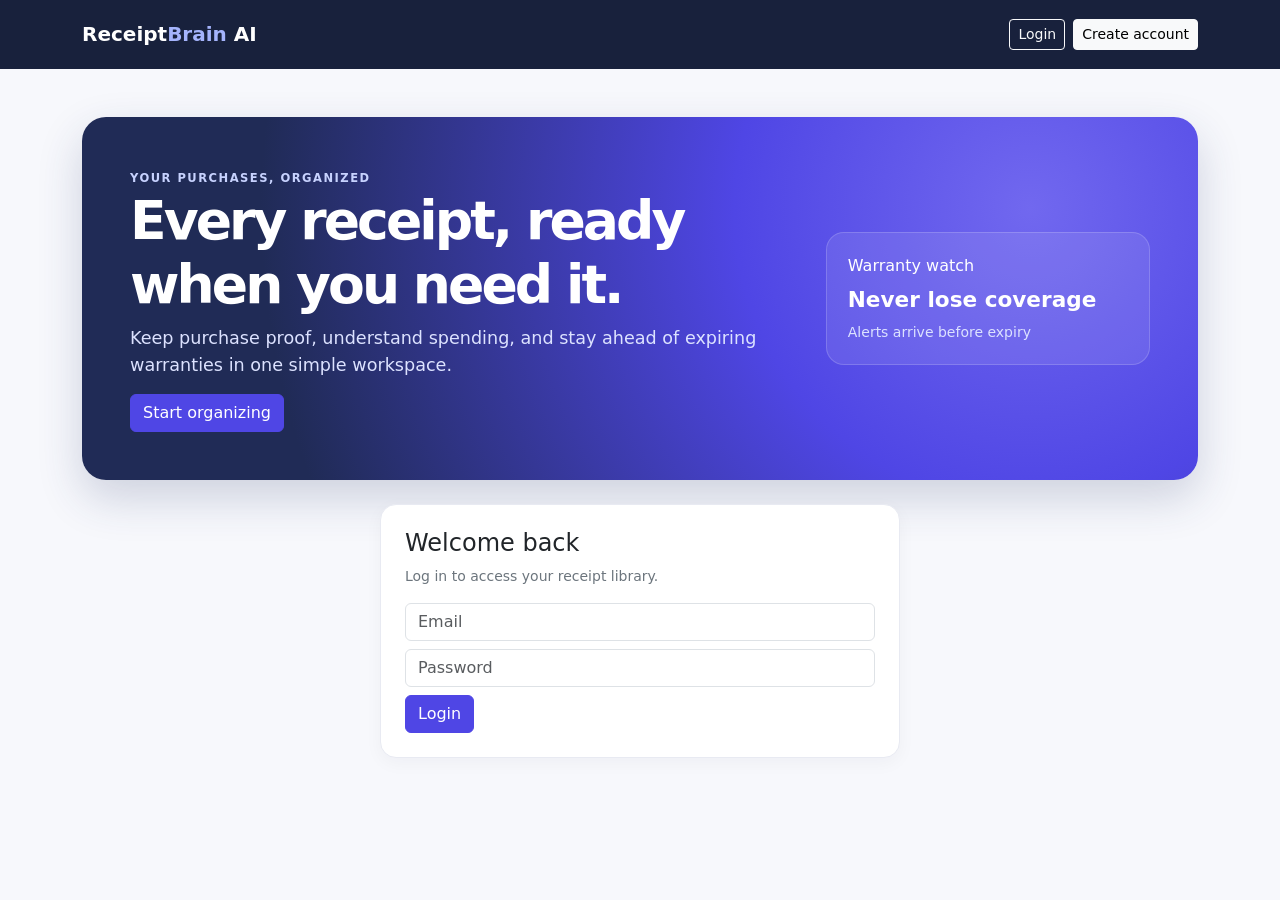
==== target/classes/static/index.html @ 35d72b03 "Initial commit" ====
<!DOCTYPE html>
<html lang="en">
<head>
    <meta charset="UTF-8">
    <meta name="viewport" content="width=device-width, initial-scale=1.0">
    <title>ReceiptBrain AI</title>
    <link href="https://cdn.jsdelivr.net/npm/bootstrap@5.3.3/dist/css/bootstrap.min.css" rel="stylesheet">
    <link rel="stylesheet" href="styles.css">
</head>
<body>
<nav class="navbar navbar-expand-lg navbar-dark app-nav">
    <div class="container"><a class="navbar-brand fw-bold" href="#">Receipt<span>Brain</span> AI</a>
        <div class="d-flex gap-2"><button id="loginButton" class="btn btn-outline-light btn-sm" onclick="showLogin()">Login</button><button id="registerButton" class="btn btn-light btn-sm" onclick="showRegister()">Create account</button><button id="logoutButton" class="btn btn-outline-light btn-sm d-none" onclick="logout()">Logout</button></div>
    </div>
</nav>
<main class="container py-4 py-md-5">
    <section class="hero p-4 p-md-5 mb-4">
        <div class="row align-items-center"><div class="col-lg-8"><span class="eyebrow">YOUR PURCHASES, ORGANIZED</span><h1>Every receipt, ready when you need it.</h1><p>Keep purchase proof, understand spending, and stay ahead of expiring warranties in one simple workspace.</p><button class="btn btn-primary" onclick="showRegister()">Start organizing</button></div><div class="col-lg-4"><div class="hero-stat"><span>Warranty watch</span><strong>Never lose coverage</strong><small>Alerts arrive before expiry</small></div></div></div>
    </section>
    <section id="authSection" class="card app-card auth-card mb-4"><div class="card-body p-4"><div id="authBox"></div></div></section>
    <section id="workspace" class="d-none">
        <div class="row g-4 mb-4"><div class="col-lg-7"><div class="card app-card h-100"><div class="card-body p-4"><h2 class="h5">Add a receipt</h2><p class="text-secondary small">We save the original file and make the details editable for accurate tracking.</p><div class="input-group"><input id="receiptFile" class="form-control" type="file" accept="image/*,.pdf,.svg"><button class="btn btn-primary" onclick="uploadReceipt()">Upload</button></div><div id="uploadStatus" class="small mt-2"></div></div></div></div><div class="col-lg-5"><div class="card app-card h-100"><div class="card-body p-4"><div class="d-flex justify-content-between align-items-center"><h2 class="h5 mb-0">Warranty alerts</h2><span id="alertCount" class="badge text-bg-warning">0</span></div><div id="warrantyAlerts" class="mt-3 small text-secondary">No upcoming warranty deadlines.</div></div></div></div></div>
        <section id="summaryCards" class="row g-3 mb-4"></section>
        <section class="card app-card mb-4"><div class="card-body p-4"><div class="d-flex flex-wrap justify-content-between gap-2 align-items-center mb-3"><div><h2 class="h5 mb-1">Receipt library</h2><p class="small text-secondary mb-0">Search, review and correct extracted receipt details.</p></div><button class="btn btn-sm btn-outline-secondary" onclick="clearSearch()">Clear filters</button></div><div class="row g-2"><div class="col-md-4"><input id="searchMerchant" class="form-control" placeholder="Merchant"></div><div class="col-md-4"><input id="searchCategory" class="form-control" placeholder="Category"></div><div class="col-md-4"><div class="input-group"><input id="searchQuery" class="form-control" placeholder="Search receipts"><button class="btn btn-primary" onclick="loadDashboard()">Search</button></div></div></div><div id="receiptList" class="receipt-list mt-4"></div></div></section>
    </section>
</main>
<div class="modal fade" id="receiptModal" tabindex="-1"><div class="modal-dialog"><div class="modal-content"><form onsubmit="event.preventDefault(); saveReceipt();"><div class="modal-header"><h2 class="modal-title fs-5">Verify receipt details</h2><button type="button" class="btn-close" data-bs-dismiss="modal"></button></div><div class="modal-body"><input id="editId" type="hidden"><div class="mb-2"><label class="form-label">Merchant</label><input id="editMerchant" class="form-control" required></div><div class="row g-2"><div class="col"><label class="form-label">Purchase date</label><input id="editDate" class="form-control" type="date" required></div><div class="col"><label class="form-label">Amount (INR)</label><input id="editAmount" class="form-control" type="number" min="0" step="0.01" required></div></div><div class="row g-2 mt-1"><div class="col"><label class="form-label">Category</label><input id="editCategory" class="form-control"></div><div class="col"><label class="form-label">Warranty months</label><input id="editWarranty" class="form-control" type="number" min="0" value="0"></div></div><div class="mt-2"><label class="form-label">Payment method</label><input id="editPayment" class="form-control"></div></div><div class="modal-footer"><button class="btn btn-primary">Save receipt</button></div></form></div></div></div>
<script src="https://cdn.jsdelivr.net/npm/bootstrap@5.3.3/dist/js/bootstrap.bundle.min.js"></script><script src="app.js"></script>
</body></html>
---- target/classes/static/styles.css ----
:root { --ink:#172033; --muted:#667085; --brand:#4f46e5; --soft:#f5f7ff; }
body { background:#f7f8fc; color:var(--ink); min-height:100vh; }
.app-nav { background:#18213c; padding:.9rem 0; }.navbar-brand span { color:#a5b4fc; }
.hero { color:white; border-radius:24px; background:radial-gradient(circle at 85% 25%,#7168ef 0,#4f46e5 30%,#202b56 78%); box-shadow:0 18px 45px #29356733; }.hero h1 { font-size:clamp(2rem,5vw,3.35rem); max-width:690px; font-weight:750; letter-spacing:-.055em; }.hero p { color:#dce2ff; max-width:650px; font-size:1.1rem; }.eyebrow { font-size:.72rem; font-weight:bold; letter-spacing:.13em; color:#c7d2fe; }.hero-stat { background:#ffffff18; border:1px solid #ffffff2b; border-radius:18px; padding:1.3rem; display:flex; flex-direction:column; gap:.35rem; }.hero-stat strong { font-size:1.35rem; }.hero-stat small { color:#dce2ff; }
.app-card,.metric-card { border:1px solid #e8eaf2; box-shadow:0 5px 18px #18213c0a; border-radius:16px; background:white; }.metric-card { height:100%; padding:1.2rem; }.metric-card span { display:block; color:var(--muted); font-size:.82rem; }.metric-card strong { font-size:1.35rem; display:block; margin-top:.25rem; }.auth-card { max-width:520px; margin:auto; }.btn-primary { background:var(--brand); border-color:var(--brand); }.btn-primary:hover { background:#4338ca; border-color:#4338ca; }
.receipt-list { border-top:1px solid #eef0f5; }.receipt-row { border:0; border-bottom:1px solid #eef0f5; background:white; width:100%; padding:1rem .3rem; display:flex; align-items:center; gap:.8rem; color:var(--ink); }.receipt-row:hover { background:var(--soft); }.receipt-row small { display:block; color:var(--muted); margin-top:.18rem; }.receipt-icon { width:34px; height:34px; display:grid; place-items:center; border-radius:9px; color:var(--brand); background:#eef2ff; font-size:1.4rem; }.empty-state { text-align:center; color:var(--muted); padding:2rem; }.alert-row { display:flex; gap:.6rem; padding:.55rem 0; border-bottom:1px solid #f0f1f5; }.status-dot { margin-top:.33rem; width:9px; height:9px; border-radius:50%; background:#f59e0b; flex:0 0 auto; }.status-dot.expired { background:#ef4444; }
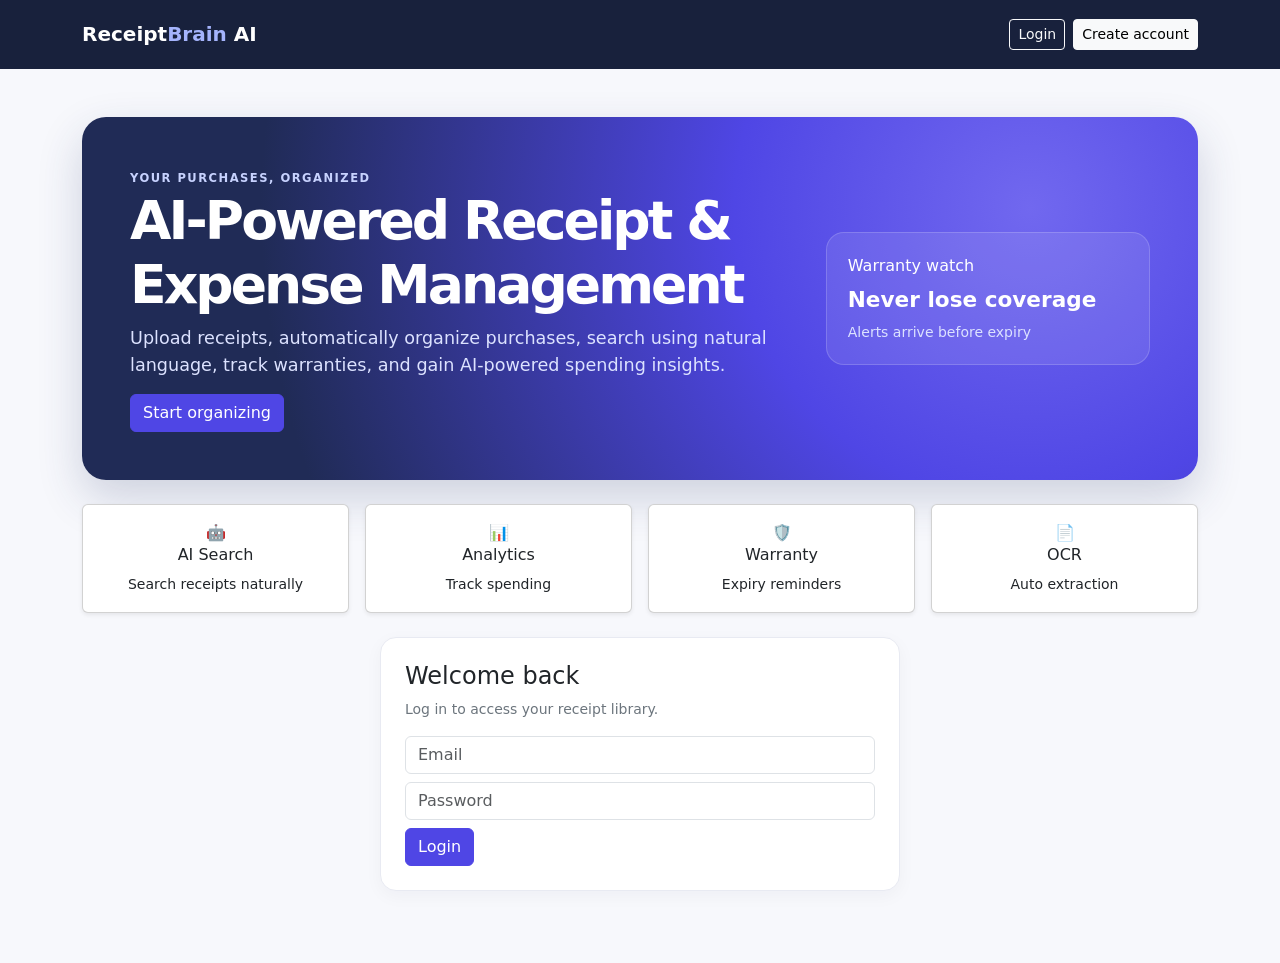
==== commit df106322: "enhanced ui" ====
--- a/target/classes/static/index.html
+++ b/target/classes/static/index.html
@@ -1,5 +1,6 @@
 <!DOCTYPE html>
 <html lang="en">
+
 <head>
     <meta charset="UTF-8">
     <meta name="viewport" content="width=device-width, initial-scale=1.0">
@@ -7,23 +8,292 @@
     <link href="https://cdn.jsdelivr.net/npm/bootstrap@5.3.3/dist/css/bootstrap.min.css" rel="stylesheet">
     <link rel="stylesheet" href="styles.css">
 </head>
+
 <body>
-<nav class="navbar navbar-expand-lg navbar-dark app-nav">
-    <div class="container"><a class="navbar-brand fw-bold" href="#">Receipt<span>Brain</span> AI</a>
-        <div class="d-flex gap-2"><button id="loginButton" class="btn btn-outline-light btn-sm" onclick="showLogin()">Login</button><button id="registerButton" class="btn btn-light btn-sm" onclick="showRegister()">Create account</button><button id="logoutButton" class="btn btn-outline-light btn-sm d-none" onclick="logout()">Logout</button></div>
-    </div>
-</nav>
-<main class="container py-4 py-md-5">
-    <section class="hero p-4 p-md-5 mb-4">
-        <div class="row align-items-center"><div class="col-lg-8"><span class="eyebrow">YOUR PURCHASES, ORGANIZED</span><h1>Every receipt, ready when you need it.</h1><p>Keep purchase proof, understand spending, and stay ahead of expiring warranties in one simple workspace.</p><button class="btn btn-primary" onclick="showRegister()">Start organizing</button></div><div class="col-lg-4"><div class="hero-stat"><span>Warranty watch</span><strong>Never lose coverage</strong><small>Alerts arrive before expiry</small></div></div></div>
-    </section>
-    <section id="authSection" class="card app-card auth-card mb-4"><div class="card-body p-4"><div id="authBox"></div></div></section>
-    <section id="workspace" class="d-none">
-        <div class="row g-4 mb-4"><div class="col-lg-7"><div class="card app-card h-100"><div class="card-body p-4"><h2 class="h5">Add a receipt</h2><p class="text-secondary small">We save the original file and make the details editable for accurate tracking.</p><div class="input-group"><input id="receiptFile" class="form-control" type="file" accept="image/*,.pdf,.svg"><button class="btn btn-primary" onclick="uploadReceipt()">Upload</button></div><div id="uploadStatus" class="small mt-2"></div></div></div></div><div class="col-lg-5"><div class="card app-card h-100"><div class="card-body p-4"><div class="d-flex justify-content-between align-items-center"><h2 class="h5 mb-0">Warranty alerts</h2><span id="alertCount" class="badge text-bg-warning">0</span></div><div id="warrantyAlerts" class="mt-3 small text-secondary">No upcoming warranty deadlines.</div></div></div></div></div>
-        <section id="summaryCards" class="row g-3 mb-4"></section>
-        <section class="card app-card mb-4"><div class="card-body p-4"><div class="d-flex flex-wrap justify-content-between gap-2 align-items-center mb-3"><div><h2 class="h5 mb-1">Receipt library</h2><p class="small text-secondary mb-0">Search, review and correct extracted receipt details.</p></div><button class="btn btn-sm btn-outline-secondary" onclick="clearSearch()">Clear filters</button></div><div class="row g-2"><div class="col-md-4"><input id="searchMerchant" class="form-control" placeholder="Merchant"></div><div class="col-md-4"><input id="searchCategory" class="form-control" placeholder="Category"></div><div class="col-md-4"><div class="input-group"><input id="searchQuery" class="form-control" placeholder="Search receipts"><button class="btn btn-primary" onclick="loadDashboard()">Search</button></div></div></div><div id="receiptList" class="receipt-list mt-4"></div></div></section>
-    </section>
-</main>
-<div class="modal fade" id="receiptModal" tabindex="-1"><div class="modal-dialog"><div class="modal-content"><form onsubmit="event.preventDefault(); saveReceipt();"><div class="modal-header"><h2 class="modal-title fs-5">Verify receipt details</h2><button type="button" class="btn-close" data-bs-dismiss="modal"></button></div><div class="modal-body"><input id="editId" type="hidden"><div class="mb-2"><label class="form-label">Merchant</label><input id="editMerchant" class="form-control" required></div><div class="row g-2"><div class="col"><label class="form-label">Purchase date</label><input id="editDate" class="form-control" type="date" required></div><div class="col"><label class="form-label">Amount (INR)</label><input id="editAmount" class="form-control" type="number" min="0" step="0.01" required></div></div><div class="row g-2 mt-1"><div class="col"><label class="form-label">Category</label><input id="editCategory" class="form-control"></div><div class="col"><label class="form-label">Warranty months</label><input id="editWarranty" class="form-control" type="number" min="0" value="0"></div></div><div class="mt-2"><label class="form-label">Payment method</label><input id="editPayment" class="form-control"></div></div><div class="modal-footer"><button class="btn btn-primary">Save receipt</button></div></form></div></div></div>
-<script src="https://cdn.jsdelivr.net/npm/bootstrap@5.3.3/dist/js/bootstrap.bundle.min.js"></script><script src="app.js"></script>
-</body></html>
+    <nav class="navbar navbar-expand-lg navbar-dark app-nav">
+        <div class="container"><a class="navbar-brand fw-bold" href="#">Receipt<span>Brain</span> AI</a>
+            <div class="d-flex gap-2"><button id="loginButton" class="btn btn-outline-light btn-sm"
+                    onclick="showLogin()">Login</button><button id="registerButton" class="btn btn-light btn-sm"
+                    onclick="showRegister()">Create account</button><button id="logoutButton"
+                    class="btn btn-outline-light btn-sm d-none" onclick="logout()">Logout</button></div>
+        </div>
+    </nav>
+    <main class="container py-4 py-md-5">
+        <section class="hero p-4 p-md-5 mb-4">
+            <div class="row align-items-center">
+                <div class="col-lg-8"><span class="eyebrow">YOUR PURCHASES, ORGANIZED</span>
+                    <h1>AI-Powered Receipt & Expense Management</h1>
+
+<p>
+Upload receipts, automatically organize purchases, search using natural language, track warranties, and gain AI-powered spending insights.
+</p><button class="btn btn-primary" onclick="showRegister()">Start organizing</button>
+                </div>
+                <div class="col-lg-4">
+                    <div class="hero-stat"><span>Warranty watch</span><strong>Never lose coverage</strong><small>Alerts
+                            arrive before expiry</small></div>
+                </div>
+            </div>
+        </section>
+        <section class="row g-3 mb-4">
+
+    <div class="col-md-3">
+
+        <div class="card shadow-sm">
+
+            <div class="card-body text-center">
+
+                🤖
+
+                <h6>AI Search</h6>
+
+                <small>Search receipts naturally</small>
+
+            </div>
+
+        </div>
+
+    </div>
+
+    <div class="col-md-3">
+
+        <div class="card shadow-sm">
+
+            <div class="card-body text-center">
+
+                📊
+
+                <h6>Analytics</h6>
+
+                <small>Track spending</small>
+
+            </div>
+
+        </div>
+
+    </div>
+
+    <div class="col-md-3">
+
+        <div class="card shadow-sm">
+
+            <div class="card-body text-center">
+
+                🛡️
+
+                <h6>Warranty</h6>
+
+                <small>Expiry reminders</small>
+
+            </div>
+
+        </div>
+
+    </div>
+
+    <div class="col-md-3">
+
+        <div class="card shadow-sm">
+
+            <div class="card-body text-center">
+
+                📄
+
+                <h6>OCR</h6>
+
+                <small>Auto extraction</small>
+
+            </div>
+
+        </div>
+
+    </div>
+
+</section>
+        <section id="authSection" class="card app-card auth-card mb-4">
+            <div class="card-body p-4">
+                <div id="authBox"></div>
+            </div>
+        </section>
+        <section id="workspace" class="d-none">
+            <div class="row g-4 mb-4">
+                <div class="col-lg-7">
+                    <div class="card app-card h-100">
+                        <div class="card-body p-4">
+                            <h2 class="h5">Add a receipt</h2>
+                            <p class="text-secondary small">We save the original file and make the details editable for
+                                accurate tracking.</p>
+                            <div class="input-group"><input id="receiptFile" class="form-control" type="file"
+                                    accept="image/*,.pdf,.svg"><button class="btn btn-primary"
+                                    onclick="uploadReceipt()">Upload</button></div>
+                            <div id="uploadStatus" class="small mt-2"></div>
+                        </div>
+                    </div>
+                </div>
+                <div class="col-lg-5">
+                    <div class="card app-card h-100">
+                        <div class="card-body p-4">
+                            <div class="d-flex justify-content-between align-items-center">
+                                <h2 class="h5 mb-0">Warranty alerts</h2><span id="alertCount"
+                                    class="badge text-bg-warning">0</span>
+                            </div>
+                            <div id="warrantyAlerts" class="mt-3 small text-secondary">No upcoming warranty deadlines.
+                            </div>
+                        </div>
+                    </div>
+                </div>
+            </div>
+            <section id="summaryCards" class="row g-3 mb-4"></section>
+            <section class="card app-card mb-4">
+                <div class="card-body p-4">
+                    <div class="d-flex flex-wrap justify-content-between gap-2 align-items-center mb-3">
+                        <div>
+                            <h2 class="h5 mb-1">Receipt Library</h2>
+
+<p class="small text-secondary mb-1">
+    Search, review and manage your receipts.
+</p>
+
+<p class="text-primary small fw-semibold">
+    🤖 AI Natural Language Search
+</p>
+
+<p class="text-muted small">
+    Try queries like:
+    <strong>"Amazon receipts"</strong>,
+    <strong>"Food above ₹5000"</strong>,
+    <strong>"Shopping"</strong>,
+    <strong>"Medical"</strong>
+</p>
+                        </div><button class="btn btn-sm btn-outline-secondary" onclick="clearSearch()">Clear
+                            filters</button>
+                    </div>
+                    <div class="row g-3">
+
+    <div class="col-md-3">
+        <input
+            id="searchMerchant"
+            class="form-control"
+            placeholder="Merchant">
+    </div>
+
+    <div class="col-md-3">
+        <input
+            id="searchCategory"
+            class="form-control"
+            placeholder="Category">
+    </div>
+
+    <div class="col-md-6">
+
+        <label class="form-label fw-semibold">
+
+            🔍 AI Natural Language Search
+
+        </label>
+
+        <div class="input-group">
+
+            <input
+
+                id="searchQuery"
+
+                class="form-control"
+
+                placeholder="Example: Amazon receipts above 5000"
+
+            >
+
+            <button
+
+                class="btn btn-primary"
+
+                onclick="loadDashboard()">
+
+                AI Search
+
+            </button>
+
+        </div>
+
+    </div>
+
+</div>
+<div class="mt-3">
+
+    <small class="text-muted">
+
+        Example Searches
+
+    </small>
+
+    <div class="mt-2">
+
+        <span class="badge bg-primary me-2 mb-2">
+            Amazon receipts
+        </span>
+
+        <span class="badge bg-success me-2 mb-2">
+            Food
+        </span>
+
+        <span class="badge bg-warning text-dark me-2 mb-2">
+            Above ₹5000
+        </span>
+
+        <span class="badge bg-info text-dark me-2 mb-2">
+            Shopping
+        </span>
+
+        <span class="badge bg-danger me-2 mb-2">
+            Medical
+        </span>
+
+        <span class="badge bg-secondary me-2 mb-2">
+            Below ₹1000
+        </span>
+
+    </div>
+
+</div>
+
+                    <div id="receiptList" class="receipt-list mt-4"></div>
+                </div>
+            </section>
+        </section>
+    </main>
+    <div class="modal fade" id="receiptModal" tabindex="-1">
+        <div class="modal-dialog">
+            <div class="modal-content">
+                <form onsubmit="event.preventDefault(); saveReceipt();">
+                    <div class="modal-header">
+                        <h2 class="modal-title fs-5">Verify receipt details</h2><button type="button" class="btn-close"
+                            data-bs-dismiss="modal"></button>
+                    </div>
+                    <div class="modal-body"><input id="editId" type="hidden">
+                        <div class="mb-2"><label class="form-label">Merchant</label><input id="editMerchant"
+                                class="form-control" required></div>
+                        <div class="row g-2">
+                            <div class="col"><label class="form-label">Purchase date</label><input id="editDate"
+                                    class="form-control" type="date" required></div>
+                            <div class="col"><label class="form-label">Amount (INR)</label><input id="editAmount"
+                                    class="form-control" type="number" min="0" step="0.01" required></div>
+                        </div>
+                        <div class="row g-2 mt-1">
+                            <div class="col"><label class="form-label">Category</label><input id="editCategory"
+                                    class="form-control"></div>
+                            <div class="col"><label class="form-label">Warranty months</label><input id="editWarranty"
+                                    class="form-control" type="number" min="0" value="0"></div>
+                        </div>
+                        <div class="mt-2"><label class="form-label">Payment method</label><input id="editPayment"
+                                class="form-control"></div>
+                    </div>
+                    <div class="modal-footer"><button class="btn btn-primary">Save receipt</button></div>
+                </form>
+            </div>
+        </div>
+    </div>
+    <script src="https://cdn.jsdelivr.net/npm/bootstrap@5.3.3/dist/js/bootstrap.bundle.min.js"></script>
+    <script src="app.js"></script>
+</body>
+
+</html>
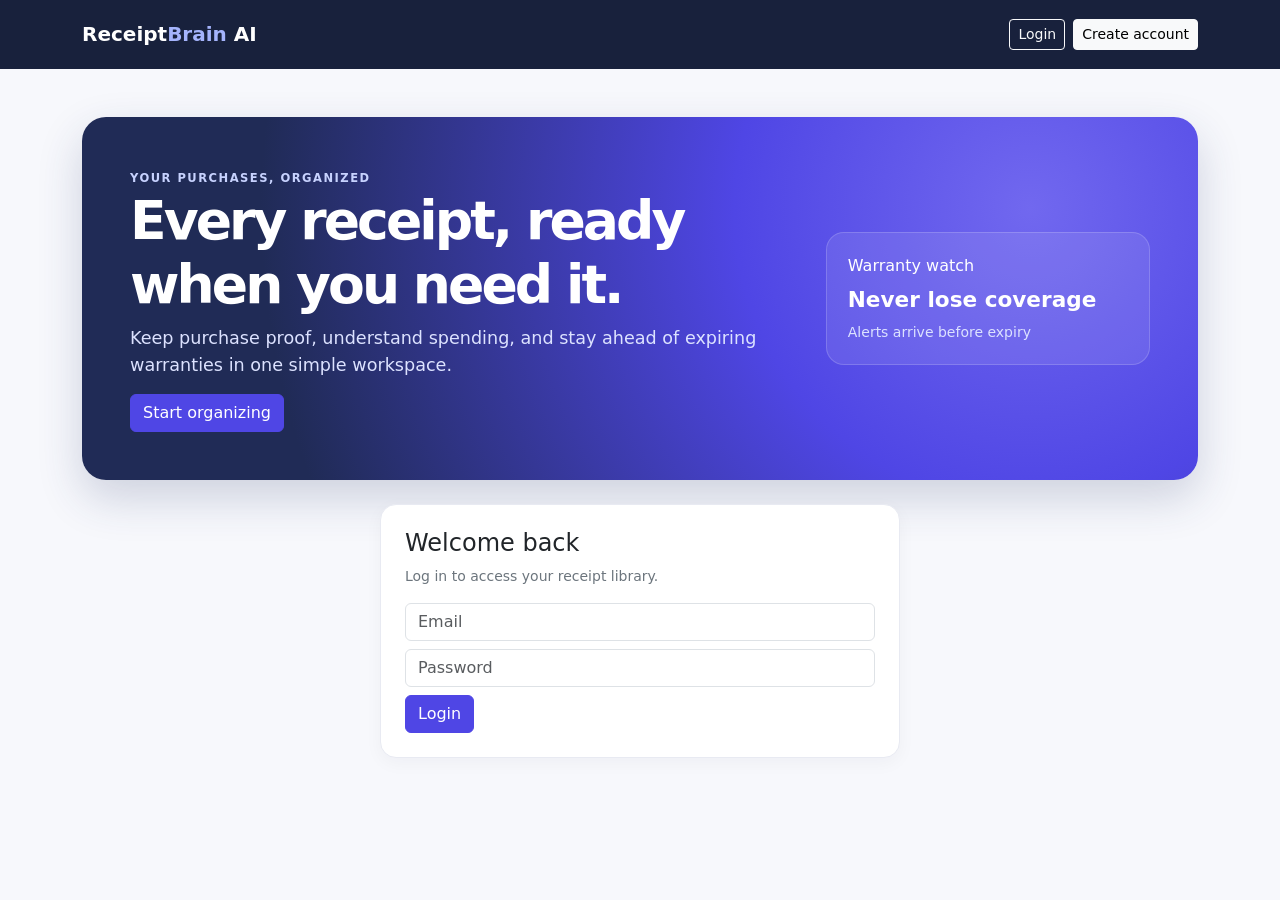
==== commit b77fd947: "MAde changes" ====
--- a/target/classes/static/index.html
+++ b/target/classes/static/index.html
@@ -1,6 +1,5 @@
 <!DOCTYPE html>
 <html lang="en">
-
 <head>
     <meta charset="UTF-8">
     <meta name="viewport" content="width=device-width, initial-scale=1.0">
@@ -8,292 +7,23 @@
     <link href="https://cdn.jsdelivr.net/npm/bootstrap@5.3.3/dist/css/bootstrap.min.css" rel="stylesheet">
     <link rel="stylesheet" href="styles.css">
 </head>
-
 <body>
-    <nav class="navbar navbar-expand-lg navbar-dark app-nav">
-        <div class="container"><a class="navbar-brand fw-bold" href="#">Receipt<span>Brain</span> AI</a>
-            <div class="d-flex gap-2"><button id="loginButton" class="btn btn-outline-light btn-sm"
-                    onclick="showLogin()">Login</button><button id="registerButton" class="btn btn-light btn-sm"
-                    onclick="showRegister()">Create account</button><button id="logoutButton"
-                    class="btn btn-outline-light btn-sm d-none" onclick="logout()">Logout</button></div>
-        </div>
-    </nav>
-    <main class="container py-4 py-md-5">
-        <section class="hero p-4 p-md-5 mb-4">
-            <div class="row align-items-center">
-                <div class="col-lg-8"><span class="eyebrow">YOUR PURCHASES, ORGANIZED</span>
-                    <h1>AI-Powered Receipt & Expense Management</h1>
-
-<p>
-Upload receipts, automatically organize purchases, search using natural language, track warranties, and gain AI-powered spending insights.
-</p><button class="btn btn-primary" onclick="showRegister()">Start organizing</button>
-                </div>
-                <div class="col-lg-4">
-                    <div class="hero-stat"><span>Warranty watch</span><strong>Never lose coverage</strong><small>Alerts
-                            arrive before expiry</small></div>
-                </div>
-            </div>
-        </section>
-        <section class="row g-3 mb-4">
-
-    <div class="col-md-3">
-
-        <div class="card shadow-sm">
-
-            <div class="card-body text-center">
-
-                🤖
-
-                <h6>AI Search</h6>
-
-                <small>Search receipts naturally</small>
-
-            </div>
-
-        </div>
-
+<nav class="navbar navbar-expand-lg navbar-dark app-nav">
+    <div class="container"><a class="navbar-brand fw-bold" href="#">Receipt<span>Brain</span> AI</a>
+        <div class="d-flex gap-2"><button id="loginButton" class="btn btn-outline-light btn-sm" onclick="showLogin()">Login</button><button id="registerButton" class="btn btn-light btn-sm" onclick="showRegister()">Create account</button><button id="logoutButton" class="btn btn-outline-light btn-sm d-none" onclick="logout()">Logout</button></div>
     </div>
-
-    <div class="col-md-3">
-
-        <div class="card shadow-sm">
-
-            <div class="card-body text-center">
-
-                📊
-
-                <h6>Analytics</h6>
-
-                <small>Track spending</small>
-
-            </div>
-
-        </div>
-
-    </div>
-
-    <div class="col-md-3">
-
-        <div class="card shadow-sm">
-
-            <div class="card-body text-center">
-
-                🛡️
-
-                <h6>Warranty</h6>
-
-                <small>Expiry reminders</small>
-
-            </div>
-
-        </div>
-
-    </div>
-
-    <div class="col-md-3">
-
-        <div class="card shadow-sm">
-
-            <div class="card-body text-center">
-
-                📄
-
-                <h6>OCR</h6>
-
-                <small>Auto extraction</small>
-
-            </div>
-
-        </div>
-
-    </div>
-
-</section>
-        <section id="authSection" class="card app-card auth-card mb-4">
-            <div class="card-body p-4">
-                <div id="authBox"></div>
-            </div>
-        </section>
-        <section id="workspace" class="d-none">
-            <div class="row g-4 mb-4">
-                <div class="col-lg-7">
-                    <div class="card app-card h-100">
-                        <div class="card-body p-4">
-                            <h2 class="h5">Add a receipt</h2>
-                            <p class="text-secondary small">We save the original file and make the details editable for
-                                accurate tracking.</p>
-                            <div class="input-group"><input id="receiptFile" class="form-control" type="file"
-                                    accept="image/*,.pdf,.svg"><button class="btn btn-primary"
-                                    onclick="uploadReceipt()">Upload</button></div>
-                            <div id="uploadStatus" class="small mt-2"></div>
-                        </div>
-                    </div>
-                </div>
-                <div class="col-lg-5">
-                    <div class="card app-card h-100">
-                        <div class="card-body p-4">
-                            <div class="d-flex justify-content-between align-items-center">
-                                <h2 class="h5 mb-0">Warranty alerts</h2><span id="alertCount"
-                                    class="badge text-bg-warning">0</span>
-                            </div>
-                            <div id="warrantyAlerts" class="mt-3 small text-secondary">No upcoming warranty deadlines.
-                            </div>
-                        </div>
-                    </div>
-                </div>
-            </div>
-            <section id="summaryCards" class="row g-3 mb-4"></section>
-            <section class="card app-card mb-4">
-                <div class="card-body p-4">
-                    <div class="d-flex flex-wrap justify-content-between gap-2 align-items-center mb-3">
-                        <div>
-                            <h2 class="h5 mb-1">Receipt Library</h2>
-
-<p class="small text-secondary mb-1">
-    Search, review and manage your receipts.
-</p>
-
-<p class="text-primary small fw-semibold">
-    🤖 AI Natural Language Search
-</p>
-
-<p class="text-muted small">
-    Try queries like:
-    <strong>"Amazon receipts"</strong>,
-    <strong>"Food above ₹5000"</strong>,
-    <strong>"Shopping"</strong>,
-    <strong>"Medical"</strong>
-</p>
-                        </div><button class="btn btn-sm btn-outline-secondary" onclick="clearSearch()">Clear
-                            filters</button>
-                    </div>
-                    <div class="row g-3">
-
-    <div class="col-md-3">
-        <input
-            id="searchMerchant"
-            class="form-control"
-            placeholder="Merchant">
-    </div>
-
-    <div class="col-md-3">
-        <input
-            id="searchCategory"
-            class="form-control"
-            placeholder="Category">
-    </div>
-
-    <div class="col-md-6">
-
-        <label class="form-label fw-semibold">
-
-            🔍 AI Natural Language Search
-
-        </label>
-
-        <div class="input-group">
-
-            <input
-
-                id="searchQuery"
-
-                class="form-control"
-
-                placeholder="Example: Amazon receipts above 5000"
-
-            >
-
-            <button
-
-                class="btn btn-primary"
-
-                onclick="loadDashboard()">
-
-                AI Search
-
-            </button>
-
-        </div>
-
-    </div>
-
-</div>
-<div class="mt-3">
-
-    <small class="text-muted">
-
-        Example Searches
-
-    </small>
-
-    <div class="mt-2">
-
-        <span class="badge bg-primary me-2 mb-2">
-            Amazon receipts
-        </span>
-
-        <span class="badge bg-success me-2 mb-2">
-            Food
-        </span>
-
-        <span class="badge bg-warning text-dark me-2 mb-2">
-            Above ₹5000
-        </span>
-
-        <span class="badge bg-info text-dark me-2 mb-2">
-            Shopping
-        </span>
-
-        <span class="badge bg-danger me-2 mb-2">
-            Medical
-        </span>
-
-        <span class="badge bg-secondary me-2 mb-2">
-            Below ₹1000
-        </span>
-
-    </div>
-
-</div>
-
-                    <div id="receiptList" class="receipt-list mt-4"></div>
-                </div>
-            </section>
-        </section>
-    </main>
-    <div class="modal fade" id="receiptModal" tabindex="-1">
-        <div class="modal-dialog">
-            <div class="modal-content">
-                <form onsubmit="event.preventDefault(); saveReceipt();">
-                    <div class="modal-header">
-                        <h2 class="modal-title fs-5">Verify receipt details</h2><button type="button" class="btn-close"
-                            data-bs-dismiss="modal"></button>
-                    </div>
-                    <div class="modal-body"><input id="editId" type="hidden">
-                        <div class="mb-2"><label class="form-label">Merchant</label><input id="editMerchant"
-                                class="form-control" required></div>
-                        <div class="row g-2">
-                            <div class="col"><label class="form-label">Purchase date</label><input id="editDate"
-                                    class="form-control" type="date" required></div>
-                            <div class="col"><label class="form-label">Amount (INR)</label><input id="editAmount"
-                                    class="form-control" type="number" min="0" step="0.01" required></div>
-                        </div>
-                        <div class="row g-2 mt-1">
-                            <div class="col"><label class="form-label">Category</label><input id="editCategory"
-                                    class="form-control"></div>
-                            <div class="col"><label class="form-label">Warranty months</label><input id="editWarranty"
-                                    class="form-control" type="number" min="0" value="0"></div>
-                        </div>
-                        <div class="mt-2"><label class="form-label">Payment method</label><input id="editPayment"
-                                class="form-control"></div>
-                    </div>
-                    <div class="modal-footer"><button class="btn btn-primary">Save receipt</button></div>
-                </form>
-            </div>
-        </div>
-    </div>
-    <script src="https://cdn.jsdelivr.net/npm/bootstrap@5.3.3/dist/js/bootstrap.bundle.min.js"></script>
-    <script src="app.js"></script>
-</body>
-
-</html>+</nav>
+<main class="container py-4 py-md-5">
+    <section class="hero p-4 p-md-5 mb-4">
+        <div class="row align-items-center"><div class="col-lg-8"><span class="eyebrow">YOUR PURCHASES, ORGANIZED</span><h1>Every receipt, ready when you need it.</h1><p>Keep purchase proof, understand spending, and stay ahead of expiring warranties in one simple workspace.</p><button class="btn btn-primary" onclick="showRegister()">Start organizing</button></div><div class="col-lg-4"><div class="hero-stat"><span>Warranty watch</span><strong>Never lose coverage</strong><small>Alerts arrive before expiry</small></div></div></div>
+    </section>
+    <section id="authSection" class="card app-card auth-card mb-4"><div class="card-body p-4"><div id="authBox"></div></div></section>
+    <section id="workspace" class="d-none">
+        <div class="row g-4 mb-4"><div class="col-lg-7"><div class="card app-card h-100"><div class="card-body p-4"><h2 class="h5">Add a receipt</h2><p class="text-secondary small">We save the original file and make the details editable for accurate tracking.</p><div class="input-group"><input id="receiptFile" class="form-control" type="file" accept="image/*,.pdf,.svg"><button class="btn btn-primary" onclick="uploadReceipt()">Upload</button></div><div id="uploadStatus" class="small mt-2"></div></div></div></div><div class="col-lg-5"><div class="card app-card h-100"><div class="card-body p-4"><div class="d-flex justify-content-between align-items-center"><h2 class="h5 mb-0">Warranty alerts</h2><span id="alertCount" class="badge text-bg-warning">0</span></div><div id="warrantyAlerts" class="mt-3 small text-secondary">No upcoming warranty deadlines.</div></div></div></div></div>
+        <section id="summaryCards" class="row g-3 mb-4"></section>
+        <section class="card app-card mb-4"><div class="card-body p-4"><div class="d-flex flex-wrap justify-content-between gap-2 align-items-center mb-3"><div><h2 class="h5 mb-1">Receipt library</h2><p class="small text-secondary mb-0">Search, review and correct extracted receipt details.</p></div><button class="btn btn-sm btn-outline-secondary" onclick="clearSearch()">Clear filters</button></div><div class="row g-2"><div class="col-md-4"><input id="searchMerchant" class="form-control" placeholder="Merchant"></div><div class="col-md-4"><input id="searchCategory" class="form-control" placeholder="Category"></div><div class="col-md-4"><div class="input-group"><input id="searchQuery" class="form-control" placeholder="Search receipts"><button class="btn btn-primary" onclick="loadDashboard()">Search</button></div></div></div><div id="receiptList" class="receipt-list mt-4"></div></div></section>
+    </section>
+</main>
+<div class="modal fade" id="receiptModal" tabindex="-1"><div class="modal-dialog"><div class="modal-content"><form onsubmit="event.preventDefault(); saveReceipt();"><div class="modal-header"><h2 class="modal-title fs-5">Verify receipt details</h2><button type="button" class="btn-close" data-bs-dismiss="modal"></button></div><div class="modal-body"><input id="editId" type="hidden"><div class="mb-2"><label class="form-label">Merchant</label><input id="editMerchant" class="form-control" required></div><div class="row g-2"><div class="col"><label class="form-label">Purchase date</label><input id="editDate" class="form-control" type="date" required></div><div class="col"><label class="form-label">Amount (INR)</label><input id="editAmount" class="form-control" type="number" min="0" step="0.01" required></div></div><div class="row g-2 mt-1"><div class="col"><label class="form-label">Category</label><input id="editCategory" class="form-control"></div><div class="col"><label class="form-label">Warranty months</label><input id="editWarranty" class="form-control" type="number" min="0" value="0"></div></div><div class="mt-2"><label class="form-label">Payment method</label><input id="editPayment" class="form-control"></div></div><div class="modal-footer"><button class="btn btn-primary">Save receipt</button></div></form></div></div></div>
+<script src="https://cdn.jsdelivr.net/npm/bootstrap@5.3.3/dist/js/bootstrap.bundle.min.js"></script><script src="app.js"></script>
+</body></html>
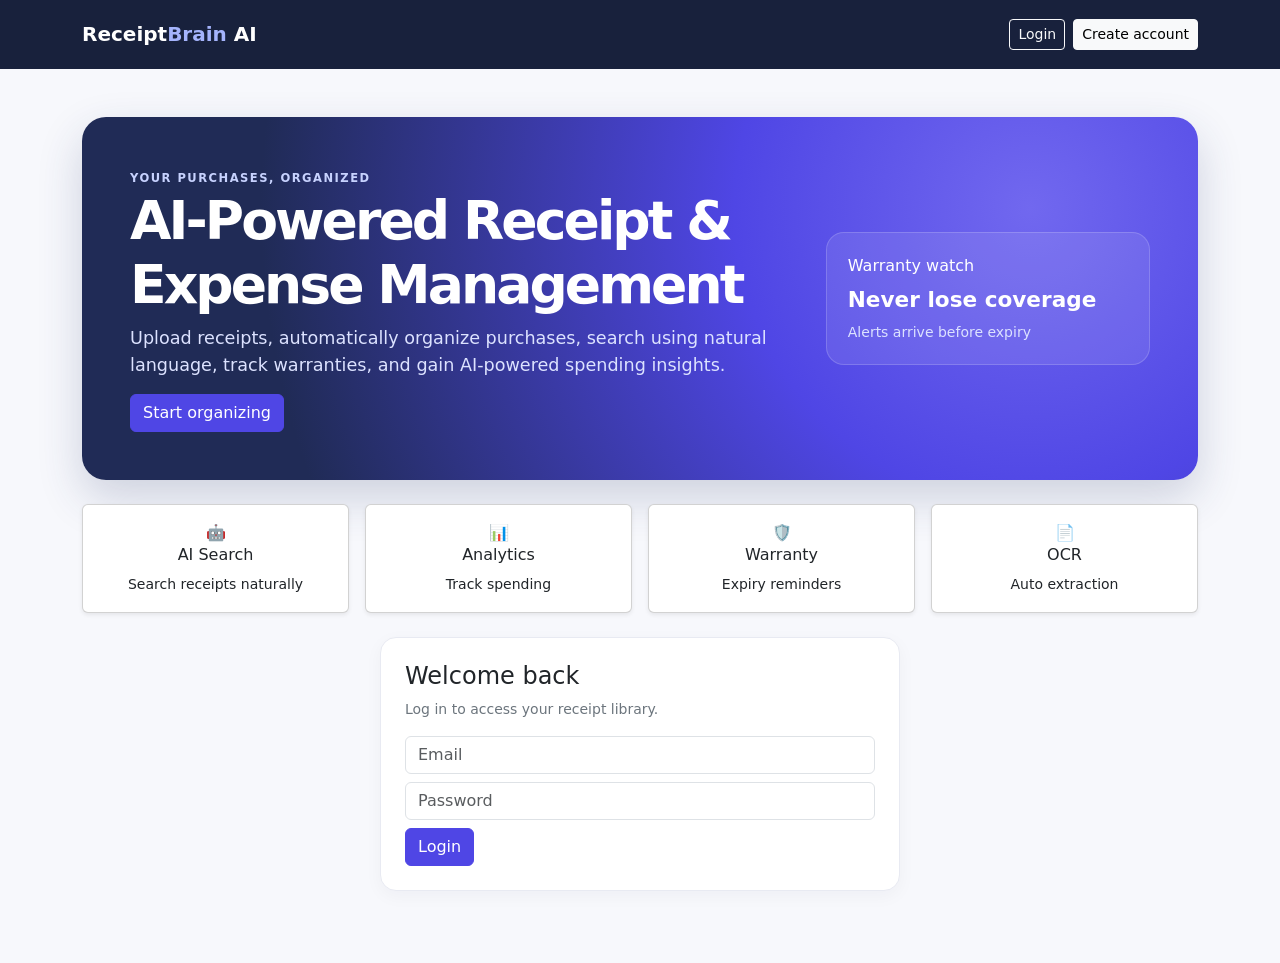
==== commit 81b6f6ee: "UI updated" ====
--- a/target/classes/static/index.html
+++ b/target/classes/static/index.html
@@ -1,5 +1,6 @@
 <!DOCTYPE html>
 <html lang="en">
+
 <head>
     <meta charset="UTF-8">
     <meta name="viewport" content="width=device-width, initial-scale=1.0">
@@ -7,23 +8,275 @@
     <link href="https://cdn.jsdelivr.net/npm/bootstrap@5.3.3/dist/css/bootstrap.min.css" rel="stylesheet">
     <link rel="stylesheet" href="styles.css">
 </head>
+
 <body>
-<nav class="navbar navbar-expand-lg navbar-dark app-nav">
-    <div class="container"><a class="navbar-brand fw-bold" href="#">Receipt<span>Brain</span> AI</a>
-        <div class="d-flex gap-2"><button id="loginButton" class="btn btn-outline-light btn-sm" onclick="showLogin()">Login</button><button id="registerButton" class="btn btn-light btn-sm" onclick="showRegister()">Create account</button><button id="logoutButton" class="btn btn-outline-light btn-sm d-none" onclick="logout()">Logout</button></div>
+    <nav class="navbar navbar-expand-lg navbar-dark app-nav">
+        <div class="container"><a class="navbar-brand fw-bold" href="#">Receipt<span>Brain</span> AI</a>
+            <div class="d-flex gap-2"><button id="loginButton" class="btn btn-outline-light btn-sm"
+                    onclick="showLogin()">Login</button><button id="registerButton" class="btn btn-light btn-sm"
+                    onclick="showRegister()">Create account</button><button id="logoutButton"
+                    class="btn btn-outline-light btn-sm d-none" onclick="logout()">Logout</button></div>
+        </div>
+    </nav>
+    <main class="container py-4 py-md-5">
+        <section class="hero p-4 p-md-5 mb-4">
+            <div class="row align-items-center">
+                <div class="col-lg-8"><span class="eyebrow">YOUR PURCHASES, ORGANIZED</span>
+                    <h1>AI-Powered Receipt & Expense Management</h1>
+
+                    <p>Upload receipts, automatically organize purchases, search using natural language, track
+                        warranties, and gain AI-powered spending insights.
+                    </p><button class="btn btn-primary" onclick="showRegister()">Start organizing</button>
+                </div>
+                <div class="col-lg-4">
+                    <div class="hero-stat"><span>Warranty watch</span><strong>Never lose coverage</strong><small>Alerts
+                            arrive before expiry</small></div>
+                </div>
+            </div>
+        </section>
+        <section class="row g-3 mb-4">
+
+            <div class="col-md-3">
+
+                <div class="card shadow-sm">
+
+                    <div class="card-body text-center">
+
+                        🤖
+
+                        <h6>AI Search</h6>
+
+                        <small>Search receipts naturally</small>
+
+                    </div>
+
+                </div>
+
+            </div>
+
+            <div class="col-md-3">
+
+                <div class="card shadow-sm">
+
+                    <div class="card-body text-center">
+
+                        📊
+
+                        <h6>Analytics</h6>
+
+                        <small>Track spending</small>
+
+                    </div>
+
+                </div>
+
+            </div>
+
+            <div class="col-md-3">
+
+                <div class="card shadow-sm">
+
+                    <div class="card-body text-center">
+
+                        🛡️
+
+                        <h6>Warranty</h6>
+
+                        <small>Expiry reminders</small>
+
+                    </div>
+
+                </div>
+
+            </div>
+
+            <div class="col-md-3">
+
+                <div class="card shadow-sm">
+
+                    <div class="card-body text-center">
+
+                        📄
+
+                        <h6>OCR</h6>
+
+                        <small>Auto extraction</small>
+
+                    </div>
+
+                </div>
+
+            </div>
+
+        </section>
+        <section id="authSection" class="card app-card auth-card mb-4">
+            <div class="card-body p-4">
+                <div id="authBox"></div>
+            </div>
+        </section>
+        <section id="workspace" class="d-none">
+            <div class="row g-4 mb-4">
+                <div class="col-lg-7">
+                    <div class="card app-card h-100">
+                        <div class="card-body p-4">
+                            <h2 class="h5">Add a receipt</h2>
+                            <p class="text-secondary small">We save the original file and make the details editable for
+                                accurate tracking.</p>
+                            <div class="input-group"><input id="receiptFile" class="form-control" type="file"
+                                    accept="image/*,.pdf,.svg"><button class="btn btn-primary"
+                                    onclick="uploadReceipt()">Upload</button></div>
+                            <div id="uploadStatus" class="small mt-2"></div>
+                        </div>
+                    </div>
+                </div>
+                <div class="col-lg-5">
+                    <div class="card app-card h-100">
+                        <div class="card-body p-4">
+                            <div class="d-flex justify-content-between align-items-center">
+                                <h2 class="h5 mb-0">Warranty alerts</h2><span id="alertCount"
+                                    class="badge text-bg-warning">0</span>
+                            </div>
+                            <div id="warrantyAlerts" class="mt-3 small text-secondary">No upcoming warranty deadlines.
+                            </div>
+                        </div>
+                    </div>
+                </div>
+            </div>
+            <section id="summaryCards" class="row g-3 mb-4"></section>
+            <section class="card app-card mb-4">
+                <div class="card-body p-4">
+                    <div class="d-flex flex-wrap justify-content-between gap-2 align-items-center mb-3">
+                        <div>
+                            <h2 class="h5 mb-1">Receipt Library</h2>
+
+                            <p class="small text-secondary mb-1">
+                                Search, review and manage your receipts.
+                            </p>
+
+                            <p class="text-primary small fw-semibold">
+                                🤖 AI Natural Language Search
+                            </p>
+
+                            <p class="text-muted small">
+                                Try queries like:
+                                <strong>"Amazon receipts"</strong>,
+                                <strong>"Food above ₹5000"</strong>,
+                                <strong>"Shopping"</strong>,
+                                <strong>"Medical"</strong>
+                            </p>
+                        </div><button class="btn btn-sm btn-outline-secondary" onclick="clearSearch()">Clear
+                            filters</button>
+                    </div>
+                    <div class="row g-3">
+
+                        <div class="col-md-3">
+                            <input id="searchMerchant" class="form-control" placeholder="Merchant">
+                        </div>
+
+                        <div class="col-md-3">
+                            <input id="searchCategory" class="form-control" placeholder="Category">
+                        </div>
+
+                        <div class="col-md-6">
+
+                            <label class="form-label fw-semibold">
+
+                                🔍 AI Natural Language Search
+
+                            </label>
+
+                            <div class="input-group">
+
+                                <input id="searchQuery" class="form-control"
+                                    placeholder="Example: Amazon receipts above 5000">
+
+                                <button class="btn btn-primary" onclick="loadDashboard()">
+
+                                    Search
+
+                                </button>
+
+                            </div>
+
+                        </div>
+
+                    </div>
+                    <div class="mt-3">
+
+                        <small class="text-muted">
+
+                            Example Searches
+
+                        </small>
+
+                        <div class="mt-2">
+
+                            <span class="badge bg-primary me-2 mb-2">
+                                Amazon receipts
+                            </span>
+
+                            <span class="badge bg-success me-2 mb-2">
+                                Food
+                            </span>
+
+                            <span class="badge bg-warning text-dark me-2 mb-2">
+                                Above ₹5000
+                            </span>
+
+                            <span class="badge bg-info text-dark me-2 mb-2">
+                                Shopping
+                            </span>
+
+                            <span class="badge bg-danger me-2 mb-2">
+                                Medical
+                            </span>
+
+                            <span class="badge bg-secondary me-2 mb-2">
+                                Below ₹1000
+                            </span>
+
+                        </div>
+
+                    </div>
+                    <div id="receiptList" class="receipt-list mt-4"></div>
+                </div>
+            </section>
+        </section>
+    </main>
+
+    <div class="modal fade" id="receiptModal" tabindex="-1">
+        <div class="modal-dialog">
+            <div class="modal-content">
+                <form onsubmit="event.preventDefault(); saveReceipt();">
+                    <div class="modal-header">
+                        <h2 class="modal-title fs-5">Verify receipt details</h2><button type="button" class="btn-close"
+                            data-bs-dismiss="modal"></button>
+                    </div>
+                    <div class="modal-body"><input id="editId" type="hidden">
+                        <div class="mb-2"><label class="form-label">Merchant</label><input id="editMerchant"
+                                class="form-control" required></div>
+                        <div class="row g-2">
+                            <div class="col"><label class="form-label">Purchase date</label><input id="editDate"
+                                    class="form-control" type="date" required></div>
+                            <div class="col"><label class="form-label">Amount (INR)</label><input id="editAmount"
+                                    class="form-control" type="number" min="0" step="0.01" required></div>
+                        </div>
+                        <div class="row g-2 mt-1">
+                            <div class="col"><label class="form-label">Category</label><input id="editCategory"
+                                    class="form-control"></div>
+                            <div class="col"><label class="form-label">Warranty months</label><input id="editWarranty"
+                                    class="form-control" type="number" min="0" value="0"></div>
+                        </div>
+                        <div class="mt-2"><label class="form-label">Payment method</label><input id="editPayment"
+                                class="form-control"></div>
+                    </div>
+                    <div class="modal-footer"><button class="btn btn-primary">Save receipt</button></div>
+                </form>
+            </div>
+        </div>
     </div>
-</nav>
-<main class="container py-4 py-md-5">
-    <section class="hero p-4 p-md-5 mb-4">
-        <div class="row align-items-center"><div class="col-lg-8"><span class="eyebrow">YOUR PURCHASES, ORGANIZED</span><h1>Every receipt, ready when you need it.</h1><p>Keep purchase proof, understand spending, and stay ahead of expiring warranties in one simple workspace.</p><button class="btn btn-primary" onclick="showRegister()">Start organizing</button></div><div class="col-lg-4"><div class="hero-stat"><span>Warranty watch</span><strong>Never lose coverage</strong><small>Alerts arrive before expiry</small></div></div></div>
-    </section>
-    <section id="authSection" class="card app-card auth-card mb-4"><div class="card-body p-4"><div id="authBox"></div></div></section>
-    <section id="workspace" class="d-none">
-        <div class="row g-4 mb-4"><div class="col-lg-7"><div class="card app-card h-100"><div class="card-body p-4"><h2 class="h5">Add a receipt</h2><p class="text-secondary small">We save the original file and make the details editable for accurate tracking.</p><div class="input-group"><input id="receiptFile" class="form-control" type="file" accept="image/*,.pdf,.svg"><button class="btn btn-primary" onclick="uploadReceipt()">Upload</button></div><div id="uploadStatus" class="small mt-2"></div></div></div></div><div class="col-lg-5"><div class="card app-card h-100"><div class="card-body p-4"><div class="d-flex justify-content-between align-items-center"><h2 class="h5 mb-0">Warranty alerts</h2><span id="alertCount" class="badge text-bg-warning">0</span></div><div id="warrantyAlerts" class="mt-3 small text-secondary">No upcoming warranty deadlines.</div></div></div></div></div>
-        <section id="summaryCards" class="row g-3 mb-4"></section>
-        <section class="card app-card mb-4"><div class="card-body p-4"><div class="d-flex flex-wrap justify-content-between gap-2 align-items-center mb-3"><div><h2 class="h5 mb-1">Receipt library</h2><p class="small text-secondary mb-0">Search, review and correct extracted receipt details.</p></div><button class="btn btn-sm btn-outline-secondary" onclick="clearSearch()">Clear filters</button></div><div class="row g-2"><div class="col-md-4"><input id="searchMerchant" class="form-control" placeholder="Merchant"></div><div class="col-md-4"><input id="searchCategory" class="form-control" placeholder="Category"></div><div class="col-md-4"><div class="input-group"><input id="searchQuery" class="form-control" placeholder="Search receipts"><button class="btn btn-primary" onclick="loadDashboard()">Search</button></div></div></div><div id="receiptList" class="receipt-list mt-4"></div></div></section>
-    </section>
-</main>
-<div class="modal fade" id="receiptModal" tabindex="-1"><div class="modal-dialog"><div class="modal-content"><form onsubmit="event.preventDefault(); saveReceipt();"><div class="modal-header"><h2 class="modal-title fs-5">Verify receipt details</h2><button type="button" class="btn-close" data-bs-dismiss="modal"></button></div><div class="modal-body"><input id="editId" type="hidden"><div class="mb-2"><label class="form-label">Merchant</label><input id="editMerchant" class="form-control" required></div><div class="row g-2"><div class="col"><label class="form-label">Purchase date</label><input id="editDate" class="form-control" type="date" required></div><div class="col"><label class="form-label">Amount (INR)</label><input id="editAmount" class="form-control" type="number" min="0" step="0.01" required></div></div><div class="row g-2 mt-1"><div class="col"><label class="form-label">Category</label><input id="editCategory" class="form-control"></div><div class="col"><label class="form-label">Warranty months</label><input id="editWarranty" class="form-control" type="number" min="0" value="0"></div></div><div class="mt-2"><label class="form-label">Payment method</label><input id="editPayment" class="form-control"></div></div><div class="modal-footer"><button class="btn btn-primary">Save receipt</button></div></form></div></div></div>
-<script src="https://cdn.jsdelivr.net/npm/bootstrap@5.3.3/dist/js/bootstrap.bundle.min.js"></script><script src="app.js"></script>
-</body></html>
+    <script src="https://cdn.jsdelivr.net/npm/bootstrap@5.3.3/dist/js/bootstrap.bundle.min.js"></script>
+    <script src="app.js"></script>
+</body>
+
+</html>
